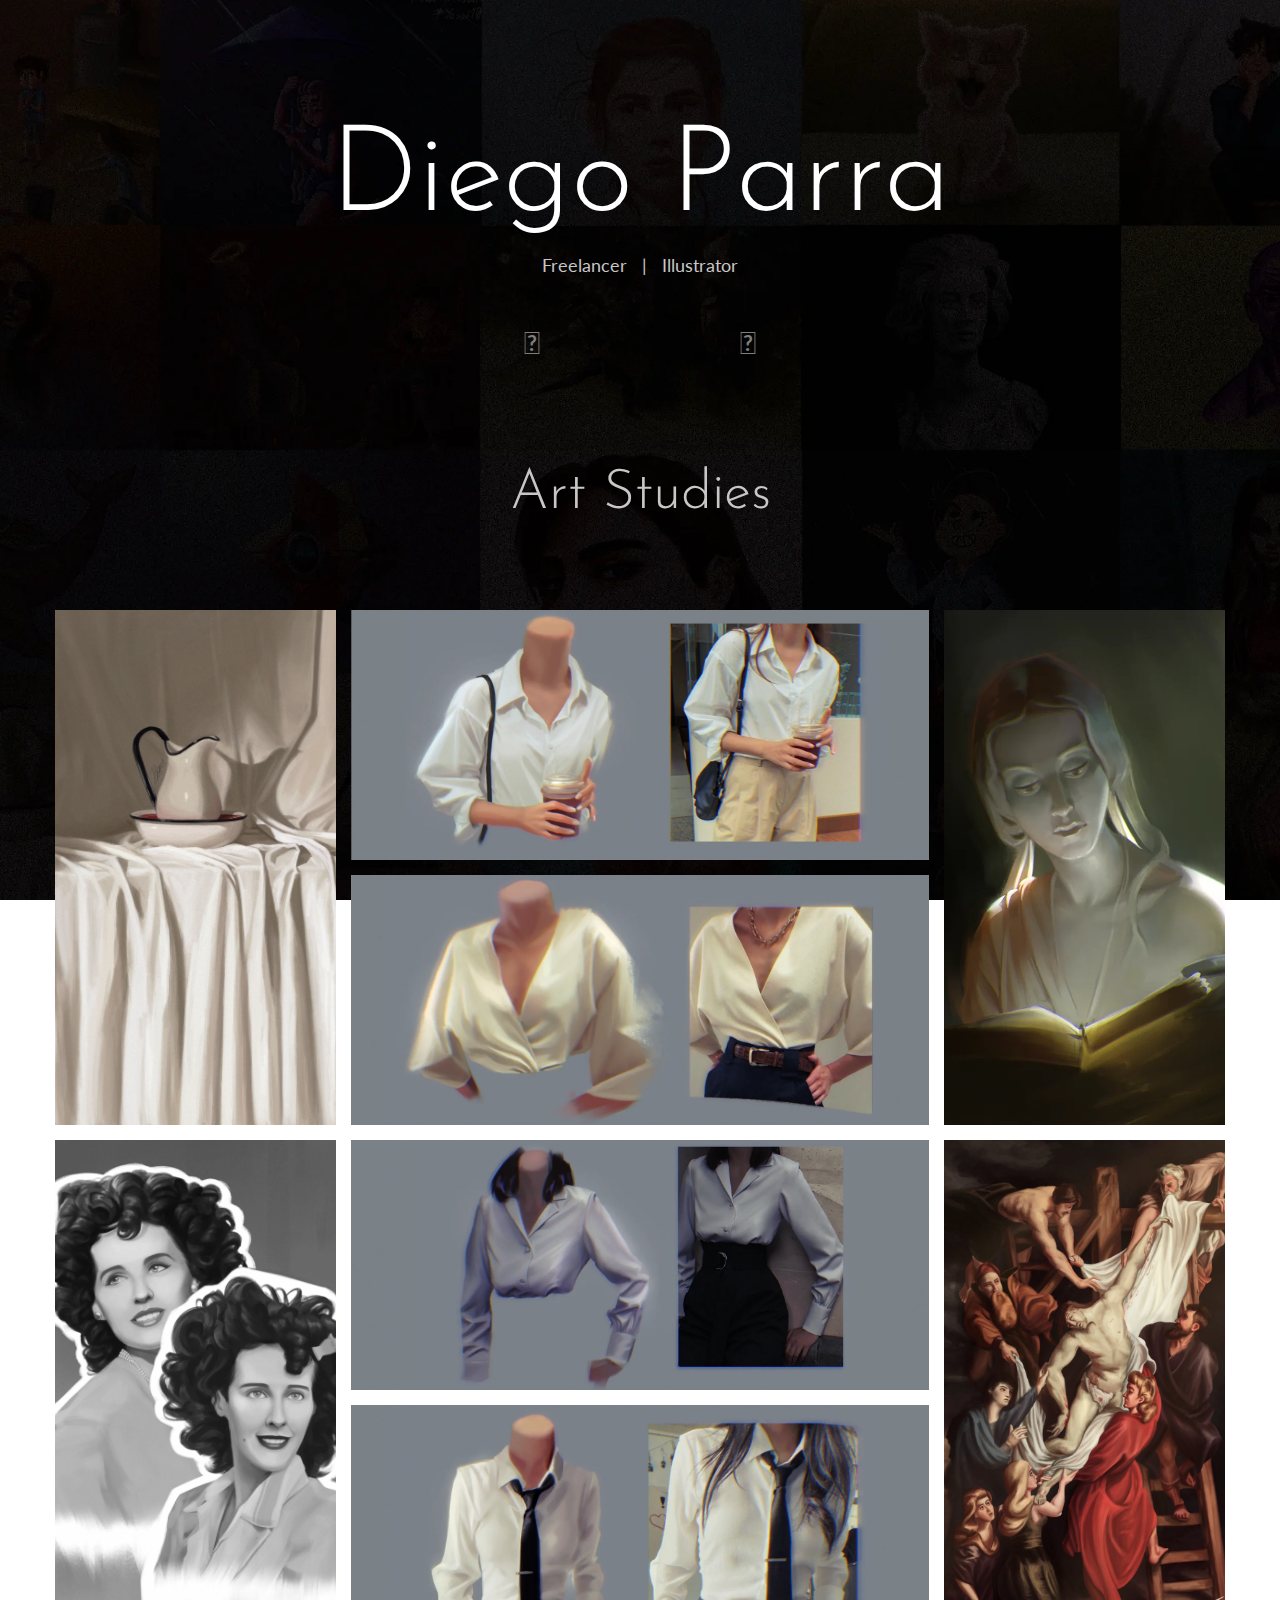
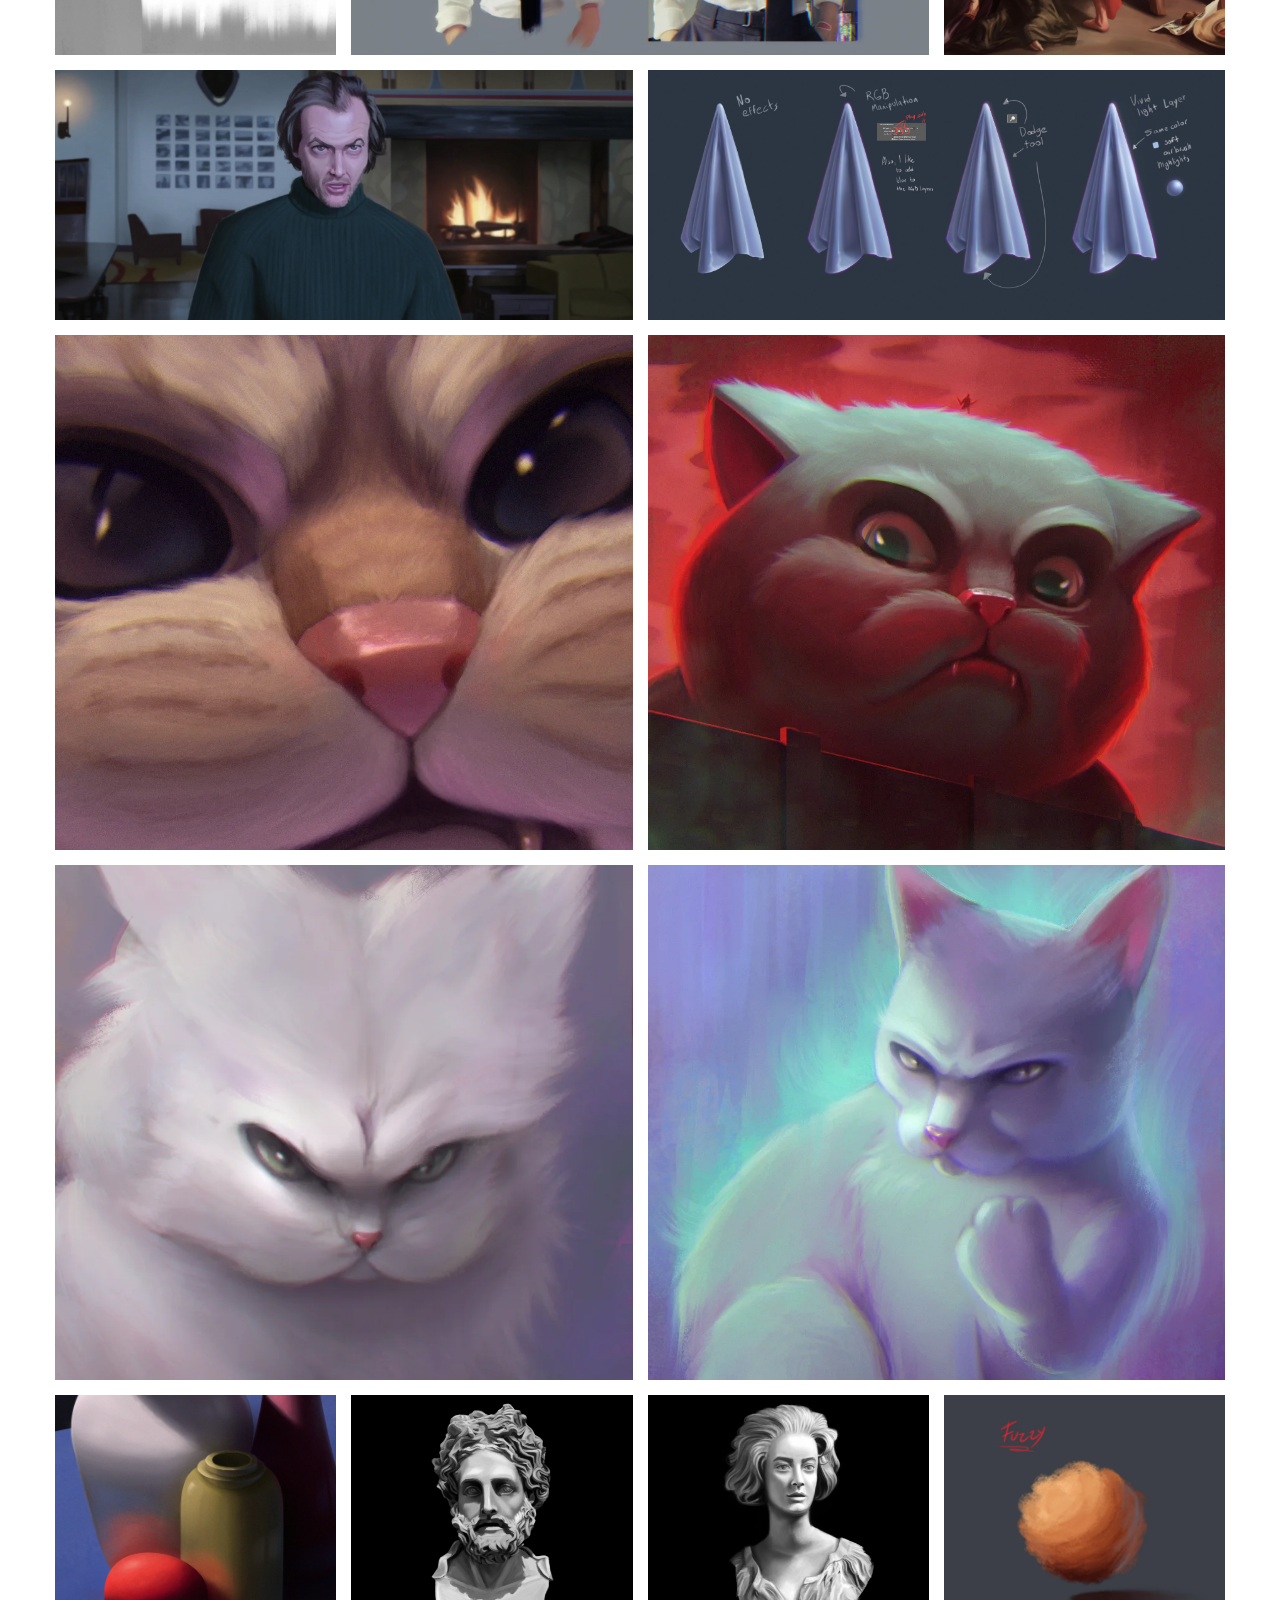
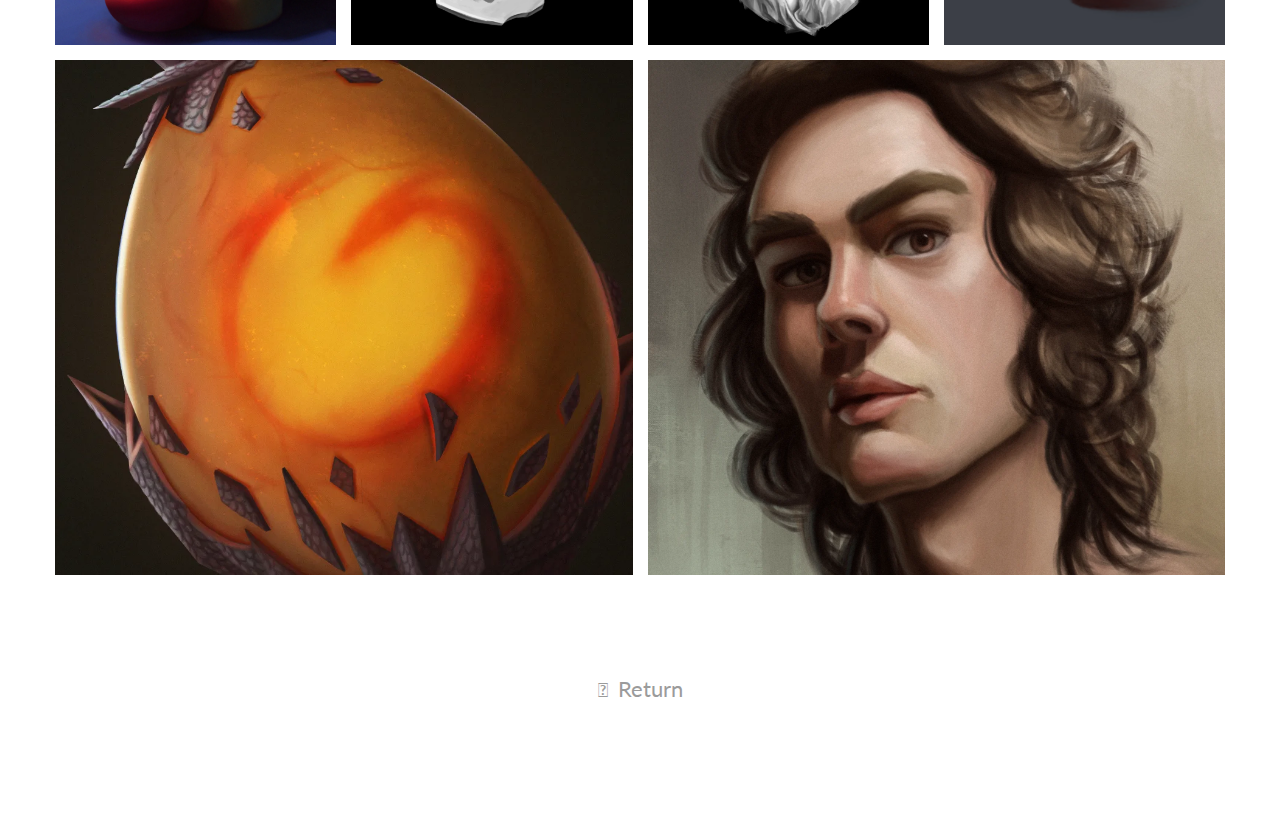
==== artstudies.html @ 2c8634eb "portafolio" ====
<!DOCTYPE html>
<html lang="en" dir="ltr">
  <head>
    <meta charset="utf-8">
    <title>Art Studies</title>
    <link rel="shortcut icon" href="images/icon.ico">
    <link rel="stylesheet" href="https://unpkg.comionicons@4.5.10-0/dist/css/ionicons.min.css">
    <link rel="stylesheet" href="https://unpkg.com/aos@next/dist/aos.css" />
    <link rel="stylesheet" href="https://cdnjs.cloudflare.com/ajax/libs/font-awesome/4.7.0/css/font-awesome.min.css">
    <link rel="stylesheet" href="https://use.fontawesome.com/releases/v5.7.2/css/all.css" integrity="sha384-fnmOCqbTlWIlj8LyTjo7mOUStjsKC4pOpQbqyi7RrhN7udi9RwhKkMHpvLbHG9Sr" crossorigin="anonymous">
    <link href='http://fonts.googleapis.com/css?family=Lato&subset=latin,latin-ext' rel='stylesheet' type='text/css'>
    <link href="https://fonts.googleapis.com/css2?family=Josefin+Sans:wght@300&display=swap" rel="stylesheet" type='text/css'>
    <link rel="stylesheet" href="css/style.css" />

  </head>
  <body>

  <div class="body-gallery-stud">
    <div class="contenedor_page-stud">

      <div class="text-titulo-header-stud">
        <a href="index.html#propdesign" class="back-text-stud">
          <h1>Diego Parra</h1>
        </a>
      <h5>Freelancer |  Illustrator</h5>
      <div class="redes_sociales_page-stud">
        <ul class="nav-list">
            <li>
              <a href="https://www.instagram.com/diegoparrart/" target="_blank" class="icon-link">
                <i class="fab fa-instagram"></i>
              </a>
            </li>
            <li>
              <a href="https://www.artstation.com/diegoparra_art" target="_blank" class="icon-link">
                <i class="fab fa-artstation"></i>
              </a>
            </li>
            <li>
             <a href="https://www.linkedin.com/in/diego-parra-linares/" target="_blank" class="icon-link">
                <i class="fab fa-linkedin"></i>
              </a>
            </li>
        </ul>
      </div>

    </div>

    <div class="text-titulo-page-stud">
      <h3>Art Studies</h3>
    </div>

      <div class="image-gallery-stud margin-gallery">
        <a href="images/stud/img_stud1.png" class="img-1-stud">
          <i class="fas fa-expand"></i>
        </a>
        <a href="images/stud/img_stud2.png" class="img-2-stud">
          <i class="fas fa-expand"></i>
        </a>
        <a href="images/stud/img_stud3.png" class="img-3-stud">
          <i class="fas fa-expand"></i>
        </a>
        <a href="images/stud/img_stud4.png" class="img-4-stud">
          <i class="fas fa-expand"></i>
        </a>
        <a href="images/stud/img_stud5.png" class="img-5-stud">
          <i class="fas fa-expand"></i>
        </a>
        <a href="images/stud/img_stud6.png" class="img-6-stud">
          <i class="fas fa-expand"></i>
        </a>
        <a href="images/stud/img_stud7.png" class="img-7-stud">
          <i class="fas fa-expand"></i>
        </a>
        <a href="images/stud/img_stud8.png" class="img-8-stud">
          <i class="fas fa-expand"></i>
        </a>
        <a href="images/stud/img_stud9.png" class="img-9-stud">
          <i class="fas fa-expand"></i>
        </a>
        <a href="images/stud/img_stud10.png" class="img-10-stud">
          <i class="fas fa-expand"></i>
        </a>
        <a href="images/stud/img_stud11.png" class="img-11-stud">
          <i class="fas fa-expand"></i>
        </a>
        <a href="images/stud/img_stud12.png" class="img-12-stud">
          <i class="fas fa-expand"></i>
        </a>
        <a href="images/stud/img_stud13.png" class="img-13-stud">
          <i class="fas fa-expand"></i>
        </a>
        <a href="images/stud/img_stud14.png" class="img-14-stud">
          <i class="fas fa-expand"></i>
        </a>
        <a href="images/stud/img_stud15.png" class="img-15-stud">
          <i class="fas fa-expand"></i>
        </a>
        <a href="images/stud/img_stud16.png" class="img-16-stud">
          <i class="fas fa-expand"></i>
        </a>
        <a href="images/stud/img_stud17.png" class="img-17-stud">
          <i class="fas fa-expand"></i>
        </a>
        <a href="images/stud/img_stud18.png" class="img-18-stud">
          <i class="fas fa-expand"></i>
        </a>
        <a href="images/stud/img_stud19.png" class="img-19-stud">
          <i class="fas fa-expand"></i>
        </a>
        <a href="images/stud/img_stud20.png" class="img-20-stud">
          <i class="fas fa-expand"></i>
        </a>
    </div>
        <div class="back-btn-stud">
            <a onclick="history.go(-1)">
              <i class="fas fa-chevron-left"></i> Return</a>
        </div>
  </div>
</div>






  <script src="https://ajax.googleapis.com/ajax/libs/jquery/3.3.1/jquery.min.js"></script>
  <script src="https://unpkg.com/aos@next/dist/aos.js"></script>
  <script src="js/main.js"></script>
  <script src="js/modal.js"></script>

  </body>
</html>
---- css/style.css ----
/*inicio global*/
*{
  margin: 0;
  padding: 0;
  box-sizing: border-box;
}

html{
  font-size: 10px;
  font-family: 'Lato', sans-serif;
  color: #c7c7c7;
}

body{
  width: 100%;
  height: 100%;
  background: url("../images/bg2.webp") no-repeat center fixed;
  background-size: cover;
}

a{
  text-decoration: none;
  color: #070707;
}

p{
  font-size: 1.8rem;
  font-weight: 300;
}

img{
  width: 100%;

}

/*termina global*/
/*inicio contenido reusable*/

.contenedor{
  width: 90%;
  max-width: 120rem;
  height: 100%;
  margin: 0 auto;
  position: relative;
  margin-bottom: 14rem;
  margin-top: 14rem;
}

.section_titulo{
  text-align: center;
  margin-bottom: 12rem;
}

.section_titulo h1{
  color: #f1f1f1;
  font-size: 5.8rem;
  text-transform: uppercase;
  font-weight: bold;
  position: relative;
  margin-bottom: 1.8rem;
  user-select: none;
}

.section_titulo h1:before, .section_titulo h1:after{
  content: '';
  position: absolute;
  bottom: -.8rem;
  left: 50%;
  transform: translateX(-50%);
  background-color: rgba(255, 255, 255, 0.75);
}

.section_titulo h1:before{
  width: 30rem;
  height: 2px;
  border-radius: .7rem;
}

.section_titulo h1:after{
  width: 19rem;
  height: 2px;
  border-radius: .7rem;
}

.section_titulo h5{
  font-size: 3.0rem;
  text-transform: inherit;
  font-family: 'Josefin Sans', sans-serif;
  font-weight: 300;
  position: relative;
  margin-bottom: 1.5rem;
  user-select: none;
}

.margin-right{
  margin-right: 5rem;
}

.margin_form{
  margin-left: 5rem;
  margin-right: 5rem;
}

/*termina contenido reusable*/
/*inicio header*/

header{
  width: 100%;
  height: 100vh;
}

.top-nav{
  width:100%;
  height: 100vh;
  position: fixed;
  top: -100vh;
  z-index: 50;
  background-color: #070707;
  border-bottom-right-radius: 100%;
  border-bottom-left-radius: 100%;
  transition: all 650ms cubic-bezier(1,0,0,1);
}

.nav-list{
  list-style: none;
  width: 100%;
  height:100%;
  display: flex;
  justify-content: center;
  align-items: center;
}

li{
  margin: 0 2rem;
}

.link_nav{
    color: white;
    font-family: 'Josefin Sans', sans-serif;
    font-weight: 300;
    font-size: 5rem;
    padding: 2rem;
    transition: 605ms ease-out;
    transition: all .2s ease-in-out;
}

.link_nav:hover, .nav_link:focus, a{
    color: #9b9b9b;
}

.top-nav.open{
    top: 0;
    border-radius: initial;
}

.ham{
    background: url("../images/ham.png") no-repeat center ;
    position: absolute;
    top: 5rem;
    right: 5rem;
    width: 5rem;
    height: 4rem;
    display: flex;
    cursor: pointer;
    z-index: 1500;
    transition: 605ms ease-out;
    transition: all .2s ease-in-out;
}

.ham:hover{
  transform: scale(1.1);
  opacity: .7;
}

.ham.open{
    transform: rotate(-90deg);
}

.landing{
  position: absolute;
  top: 50%;
  left: 50%;
  transform: translate(-50%, -50%);
  width: 100%;
  text-align: center;
  z-index: 1;
}

.landing h1{
  font-family: 'Josefin Sans', sans-serif;
  font-size: 16rem;
  font-weight: 300;
  color: white;
  padding: 1rem;
  user-select: none;
}

.landing h5{
  font-size: 2rem;
  font-family: 'Lato', sans-serif;
  font-weight: normal;
  line-height: 3rem;
  word-spacing: 10px;
  user-select: none;
}

/*termina header*/
/*inicio Quien Soy*/

.about{
  display: flex;
  background: #040303;
  width: 100%;
  margin-top: 1rem;
  padding-top: 1rem;
  padding-bottom: 1rem;
}

.about .contenedor{
  display: flex;
  align-items: center;
  justify-content: center;
  flex-direction: column;
}

.about_titulo{
    text-align: center;
    text-transform: inherit;
    margin-bottom: 5rem;
    user-select: none;
}

.about_titulo h1{
  font-size: 8rem;
  font-weight: lighter;
  color: white;
  user-select: none;
}

.about_titulo h5{
  font-size: 3rem;
  font-family: 'Josefin Sans', sans-serif;
  font-weight: 300;
  color: white;
  opacity: .8;
  user-select: none;
}

.about_detalles p{
  text-align: center;
  font-size: 2rem;
  line-height: 2.5rem;
  color: #c7c7c7;
  user-select: none;
}

.about .pemail{
  margin: 3rem;
  font-weight: 700;
  user-select: text;
  color: #ffffff;
  word-spacing: 0.4rem;
}

.img_perf{
  flex: 1;
  margin-bottom: 1.2rem;
  width: 300px;
}

.about_detalles{
  flex: 1;
}

.redes_sociales{
  margin-top: 4.4rem;
}

.redes_sociales i{
  font-size: 3rem;
  color: #7e7e7e;
  padding: 3rem;
  transition: color 650ms;
  transition: all .2s ease-in-out;
}

.fa-instagram:hover{
  color: #ffff;
  transform: scale(1.1);
}

.fa-artstation:hover{
  color: #ffff;
  transform: scale(1.1);
}

.fa-linkedin:hover{
  color: #ffff;
  transform: scale(1.1);
}


/*termina Quien Soy*/

/*inicio Proyectos*/

.portafolio-item{
  display: flex;
  align-items: center;
  justify-content: center;
  margin-bottom: 5rem;
  margin-top: 5rem;
}

.portafolio-item:last-child{
  margin-bottom: 0;
}

.portafolio-img{
  flex:1;
}

.portafolio_descrip{
  flex:1;
}

.portafolio_descrip h1{
  color: #d6d6d6;
  font-size: 3rem;
  font-weight: bold;
  margin: 1rem 0;
  user-select: none;
}

.portafolio_descrip h6{
  font-family: 'Josefin Sans', sans-serif;
  font-weight: 300;
  font-size: 1.8rem;
  text-transform: inherit;
  opacity: 0.7;
  user-select: none;
}

.portafolio_descrip .cta{
  display: inline-block;
  margin-top: 2.5rem;
  font-size: 1.5rem;
  text-transform: inherit;
  transition: color 605ms;

  box-shadow: 0 0 0 0 rgba(0, 0, 0, 1);
  border-radius: .3rem;
	transform: scale(1);
	animation: pulse 2s infinite;
  transition: all .2s ease-in-out
}

.portafolio_descrip .cta:hover{
  color: white;
}

.portafolio-img #zoom-in img{
  transform: scale(1);
  transition: 0.3s ease-in-out;
}

.portafolio-img #zoom-in:hover img{
  transform: scale(1.08);
}

/*termina Proyectos*/
/*inicio Contacto*/

.contacto{
  background-color: #040303 ;
  padding-bottom: 3rem;
  height: 100%;
}

.contacto .contenedor{
  padding-top: 10rem;
  margin-bottom: 1rem;
}

.contacto p{
  text-align: center;
  font-size: 2.2rem;
  word-spacing: .2rem;
  margin-top: 2rem;
  color: #c7c7c7;
  user-select: none;
}

/*----------------------------------------------------------------------------*/

.boton{
  display: flex;
  align-items:baseline;
  align-content: center;
  justify-content: center;
  margin-top: 8rem;
}

.button{
  display: flex;
  background-color: #4b4b4b;
  border: none;
  color: white;
  padding: 1.6rem 2.4rem 1.6rem 2.4rem;
  text-align: center;
  text-decoration: none;
  font-size: 2.1rem;
  margin: 2rem 2rem;
  cursor: pointer;
  border-radius: 2px;
  transition: 380ms ease-out;
  animation: pulse 2s infinite;
  transition: all .2s ease-in-out;
}

.button:hover{
  background-color: white;
  color: black;
  animation: none;
}

.ModalBtn{
	display: flex;
	padding-right: 1rem;
	padding-bottom: 1rem;
	align-items:baseline;
	align-content:flex-end;
	justify-content: flex-end;
}

.modal{
 display: none;
 position: fixed;
 z-index:2000;
 left: 0;
 top: 0;
 height: 100%;
 width: 100%;
 overflow: auto;
 background-color: rgb(0, 0, 0, 0.6);
}

.modal-contenido{
  display: flex;
  background-color: #0e0e0e;
  color: #1c1c1c;
  margin: 0 auto;
  margin-top: 7rem;
  width: 50%;
	font-size: 2rem;
  justify-content: center;
  align-items: center;
  padding-top: 3rem;
  padding-bottom: 2rem;
}

.modal-contenido h1{
  font-size: 5rem;
  font-weight: normal;
  text-align: center;
  color: #f2f2f2;
}

.modal-contenido h3{
  font-size: 2.5rem;
  font-family: 'Josefin Sans', sans-serif;
  font-weight: 300;
  text-align: center;
  color: #dedede;
  margin-top: 1.6rem;
}

.modal-contenido label{
  text-align: center;
}


.cerrarBtn{
	color: #b5b4b4;
	float: right;
	font-size: 4rem;
  transition: 605ms ease-out;
}

.cerrarBtn:hover, .cerrarBtn:focus{
	color: #ffff;
	text-decoration: none;
	cursor:pointer;
}

form{
  width: 85%;
  margin: 0 auto;
  padding-bottom: 3rem;
  padding-top: 2rem;
}

form label{
  font-size: 1.5rem;
  color: #dedede;
}

input, select, textarea{
  display: flex;
  width: 100%;
  padding: .5rem;
  font-size: 1.2rem;
  font-family: 'Lato', sans-serif;
  margin-bottom: .2rem;
  border: none;
  outline-color:#efd633;
  outline-width: medium;
  word-spacing: .2rem;
}

input[type="submit"]{
  width: initial;
  background-color: #4b4b4b;
  color: #ffffff;
  font-family: 'Lato', sans-serif;
  font-size: 1.8rem;
  padding: 1rem 2rem;
  cursor: pointer;
  border-radius: .2rem;
  transition: all 650ms;
}

input[type="submit"]:hover{
  color: #000000;
  background-color: #ffffff;
}
/*termina Contacto*/

/*inicio Footer*/

.copy{
  width: 100%;
  text-align: center;
  background-color: #000000;
  padding: 2rem 0;
  position: relative;
}

.btn_up{
  position: absolute;
  width: 3.5rem;
  height: 3.5rem;
  background-color: #777777;
  top: -2.7rem;
  right: 5rem;
  border-radius: 25%;
  display: flex;
  cursor: pointer;

  box-shadow: 0 0 0 0 rgba(0, 0, 0, 1);
	transform: scale(1);
	animation: pulse 2s infinite;
  transition: all .2s ease-in-out;
}

.btn_up:hover{
  animation: none;
  background-color: #ffffff;

}

.btn_up i{
  color: #ffffff;
  font-size: 2rem;
  margin:  auto;
  margin-top: .6rem;
}

.btn_up i:hover{
  color: #000000;
}

.copy p{
  font-size: 1.4rem;
  opacity: .5;
}

/*termina Footer*/
/*Comienza Animacionesr*/

@-webkit-keyframes pulse {
  0% {
    -webkit-box-shadow: 0 0 0 0 rgba(224,224,224, 0.4);
  }
  70% {
      -webkit-box-shadow: 0 0 0 10px rgba(224,224,224, 0);
  }
  100% {
      -webkit-box-shadow: 0 0 0 0 rgba(224,224,224, 0);
  }
}
@keyframes pulse {
  0% {
    -moz-box-shadow: 0 0 0 0 rgba(224,224,224, 0.4);
    box-shadow: 0 0 0 0 rgba(229,224,224, 0.4);
  }
  70% {
      -moz-box-shadow: 0 0 0 10px rgba(224,224,224, 0);
      box-shadow: 0 0 0 10px rgba(224,224,224, 0);
  }
  100% {
      -moz-box-shadow: 0 0 0 0 rgba(224,224,224, 0);
      box-shadow: 0 0 0 0 rgba(224,224,224, 0);
  }
}

.fadeInDown{
  animation-duration: .7s;
  animation-fill-mode: both;
  animation-name: fadeInDown;
  -webkit-animation-duration: .7s;
  -webkit-animation-fill-mode: both;
  -webkit-animation-name: fadeInDown;
}

@keyframes fadeInDown{
  from{
    opacity: 0;
    transform: translate3d(0, -100%, 0);
    -webkit-transform: translate3d(0, -100%, 0);
  }
  to{
    opacity: 1;
    transform: translate3d(0, 0% ,0);
    -webkit-transform: translate3d(0, 0%, 0);
  }
}

.fadeIn{
  animation-duration: 3s;
  animation-fill-mode: both;
  animation-name: fadeIn;
  -webkit-animation-duration: 3s;
  -webkit-animation-fill-mode: both;
  -webkit-animation-name: fadeIn;
}

@keyframes fadeIn{
  from{
    opacity: 0;
  }
  to{
    opacity: 1;
  }
}

/*termina Animaciones*/

/*----------------inicio Galerìas de Pàginas--------------------*/

/*inicio Character Design*/

.back-text a{
  cursor: pointer;
}

.back-text h1:hover{
  color: rgb(219, 219, 219);
}

.body-gallery {
  width:100%;
  height: 100vh;
  display: flex;
}

.contenedor_page{
  width: 100%;
  max-width:120rem;
  margin: auto;
  padding: 0 1.5rem;
  margin-top: 5rem;
  padding-bottom: 2rem;
}

.text-titulo-header{
  text-align: center;
  justify-content: center;
  align-items: center;
  margin: 6rem;
}

.text-titulo-page{
  text-align: center;
  justify-content: center;
  align-items: center;
  margin: 10rem;
  margin-top: 12rem;
}

.text-titulo-header h1{
  font-family: 'Josefin Sans', sans-serif;
  font-size: 12rem;
  font-weight: 300;
  color: white;
  padding: 1rem;
  user-select: none;
}

.text-titulo-header h5{
  font-size: 1.8rem;
  font-family: 'Lato', sans-serif;
  font-weight: normal;
  line-height: 3rem;
  word-spacing: 10px;
  user-select: none;
}

.redes_sociales_page{
  margin-top: 4.4rem;
}

.redes_sociales_page i{
  font-size: 3rem;
  color: #7e7e7e;
  padding: 3rem;
  transition: color 650ms;
  transition: all .2s ease-in-out;
}

.text-titulo-page h3{
  font-size: 5.5rem;
  font-family: 'Josefin Sans', sans-serif;
  font-weight: 300;
  line-height: 3rem;
  user-select: none;
}

.image-gallery{
  display: grid;
  grid-template-columns: 1fr 1fr 1fr 1fr;
  grid-template-rows: auto;
  grid-gap: 1.5rem;
  grid-template-areas:
      'img-1 img-2 img-3 img-3'
      'img-1 img-4 img-4 img-5'
      'img-6 img-7 img-9 img-5'
      'img-6 img-7 img-10 img-10'
      'img-8 img-8 img-11 img-12'
      'img-13 img-14 img-15 img-15'
      'img-13 img-16 img-16 img-17'
      'img-18 img-19 img-20 img-17'
      'img-18 img-19 img-21 img-21'
      'img-22 img-22 img-23 img-24';
}

.image-gallery a{
  width: 100%;
  height: 25rem;
  background-position: center;
  background-repeat: no-repeat;
  background-size: cover;
  position: relative;
  display: flex;
  align-items: center;
  justify-content: center;
  text-decoration: none;
}

.image-gallery a i{
  color: rgba(255, 255, 255, 0.6);
  font-size: 2.5rem;
  position: relative;
  z-index: 100;
  padding: 1rem 3rem;
  border: 2px solid rgba(255, 255, 255, 0.6);
  border-radius: .3rem;
  opacity: 0;
  transition: opacity .5s;
}

.image-gallery a::before{
  content: '';
  position: absolute;
  width: 100%;
  height: 100%;
  top: 0;
  left: 0;
  background-color: rgba(0 ,0 ,0 , .7);
  opacity: 0;
  transition: opacity .5s;
}

.image-gallery a:hover i, .image-gallery a:hover::before{
  opacity: 1;
}

.img-1{
  grid-area: img-1;
  min-height: 51.5rem;
  background-image: url("../images/char/img_char1.webp");
}

.img-2{
  grid-area: img-2;
  background-image: url("../images/char/img_char2.webp");
}

.img-3{
  grid-area: img-3;
  background-image: url("../images/char/img_char3.webp");
}

.img-4{
  grid-area: img-4;
  background-image: url("../images/char/img_char4.webp");
}

.img-5{
  grid-area: img-5;
  min-height: 51.5rem;
  background-image: url("../images/char/img_char5.webp");
}

.img-6{
  grid-area: img-6;
  min-height: 51.5rem;
  background-image: url("../images/char/img_char6.webp");
}

.img-7{
  grid-area: img-7;
  min-height: 51.5rem;
  background-image: url("../images/char/img_char7.webp");
}

.img-8{
  grid-area: img-8;
  background-image: url("../images/char/img_char8.webp");
}

.img-9{
  grid-area: img-9;
  background-image: url("../images/char/img_char9.webp");
}

.img-10{
  grid-area: img-10;
  background-image: url("../images/char/img_char10.webp");
}

.img-11{
  grid-area: img-11;
  background-image: url("../images/char/img_char11.webp");
}

.img-12{
  grid-area: img-12;
  background-image: url("../images/char/img_char12.webp");
}

.img-13{
  grid-area: img-13;
  min-height: 51.5rem;
  background-image: url("../images/char/img_char13.webp");
}

.img-14{
  grid-area: img-14;
  background-image: url("../images/char/img_char14.webp");
}

.img-15{
  grid-area: img-15;
  background-image: url("../images/char/img_char15.webp");
}

.img-16{
  grid-area: img-16;
  background-image: url("../images/char/img_char16.webp");
}

.img-17{
  grid-area: img-17;
  min-height: 51.5rem;
  background-image: url("../images/char/img_char17.webp");
}

.img-18{
  grid-area: img-18;
  min-height: 51.5rem;
  background-image: url("../images/char/img_char18.webp");
}

.img-19{
  grid-area: img-19;
  min-height: 51.5rem;
  background-image: url("../images/char/img_char19.webp");
}

.img-20{
  grid-area: img-20;
  background-image: url("../images/char/img_char20.webp");
}

.img-21{
  grid-area: img-21;
  background-image: url("../images/char/img_char21.webp");
}

.img-22{
  grid-area: img-22;
  background-image: url("../images/char/img_char22.webp");
}

.img-23{
  grid-area: img-23;
  background-image: url("../images/char/img_char23.webp");
}

.img-24{
  grid-area: img-24;
  background-image: url("../images/char/img_char24.webp");
}

.back-btn{
  text-align: center;
  justify-content: center;
  align-items: center;
  margin: 10rem;
}

.back-btn a{
  font-size: 2.2rem;
  cursor: pointer;
}

.back-btn i{
  font-size: 1.9rem;
  margin-right: .4rem;
}

.back-btn a i{
  transition: color 650ms;
  transition: all .2s ease-in-out;
}

.back-btn a:hover{
  color: #ffff;
}

.back-btn i:hover{
  color: #ffff;
}

/*Termina Character Design /*
/*Inicia Commissions*/

.back-text-com a{
  cursor: pointer;
}

.back-text-com h1:hover{
  color: rgb(219, 219, 219);
}

.body-gallery-commissions {
  width:100%;
  height: 100vh;
  display: flex;
}

.contenedor_page-commissions{
  width: 100%;
  max-width:120rem;
  margin: auto;
  padding: 0 1.5rem;
  margin-top: 5rem;
  padding-bottom: 2rem;
}

.text-titulo-header-commissions{
  text-align: center;
  justify-content: center;
  align-items: center;
  margin: 6rem;
}

.text-titulo-page-commissions{
  text-align: center;
  justify-content: center;
  align-items: center;
  margin: 10rem;
  margin-top: 12rem;
}

.text-titulo-header-commissions h1{
  font-family: 'Josefin Sans', sans-serif;
  font-size: 12rem;
  font-weight: 300;
  color: white;
  padding: 1rem;
  user-select: none;
}

.text-titulo-header-commissions h5{
  font-size: 1.8rem;
  font-family: 'Lato', sans-serif;
  font-weight: normal;
  line-height: 3rem;
  word-spacing: 10px;
  user-select: none;
}

.redes_sociales_page-commissions{
  margin-top: 4.4rem;
}

.redes_sociales_page-commissions i{
  font-size: 3rem;
  color: #7e7e7e;
  padding: 3rem;
  transition: color 650ms;
  transition: all .2s ease-in-out;
}

.text-titulo-page-commissions h3{
  font-size: 5.5rem;
  font-family: 'Josefin Sans', sans-serif;
  font-weight: 300;
  line-height: 3rem;
  user-select: none;
}

.image-gallery-commissions{
  display: grid;
  grid-template-columns: 1fr 1fr 1fr 1fr;
  grid-template-rows: auto;
  grid-gap: 1.5rem;
  grid-template-areas:
      'img-1-commissions img-2-commissions img-3-commissions img-3-commissions'
      'img-1-commissions img-4-commissions img-4-commissions img-5-commissions'
      'img-6-commissions img-7-commissions img-10-commissions img-5-commissions'
      'img-6-commissions img-7-commissions img-9-commissions img-9-commissions'
      'img-11-commissions img-12-commissions img-8-commissions img-8-commissions';
}

.image-gallery-commissions a{
  width: 100%;
  height: 25rem;
  background-position: center;
  background-repeat: no-repeat;
  background-size: cover;
  position: relative;
  display: flex;
  align-items: center;
  justify-content: center;
  text-decoration: none;
}

.image-gallery-commissions a i{
  color: rgba(255, 255, 255, 0.6);
  font-size: 2.5rem;
  position: relative;
  z-index: 100;
  padding: 1rem 3rem;
  border: 2px solid rgba(255, 255, 255, 0.6);
  border-radius: .3rem;
  opacity: 0;
  transition: opacity .5s;
}

.image-gallery-commissions a::before{
  content: '';
  position: absolute;
  width: 100%;
  height: 100%;
  top: 0;
  left: 0;
  background-color: rgba(0 ,0 ,0 , .7);
  opacity: 0;
  transition: opacity .5s;
}

.image-gallery-commissions a:hover i, .image-gallery-commissions a:hover::before{
  opacity: 1;
}

.img-1-commissions{
  grid-area: img-1-commissions;
  min-height: 51.5rem;
  background-image: url("../images/com/img_com1.webp");
}

.img-2-commissions{
  grid-area: img-2-commissions;
  background-image: url("../images/com/img_com2.webp");
}

.img-3-commissions{
  grid-area: img-3-commissions;
  background-image: url("../images/com/img_com3.webp");
}

.img-4-commissions{
  grid-area: img-4-commissions;
  background-image: url("../images/com/img_com4.webp");
}

.img-5-commissions{
  grid-area: img-5-commissions;
  min-height: 51.5rem;
  background-image: url("../images/com/img_com5.webp");
}

.img-6-commissions{
  grid-area: img-6-commissions;
  min-height: 51.5rem;
  background-image: url("../images/com/img_com6.webp");
}

.img-7-commissions{
  grid-area: img-7-commissions;
  min-height: 51.5rem;
  background-image: url("../images/com/img_com7.webp");
}

.img-8-commissions{
  grid-area: img-8-commissions;
  background-image: url("../images/com/img_com8.webp");
}

.img-9-commissions{
  grid-area: img-9-commissions;
  background-image: url("../images/com/img_com9.webp");
}

.img-10-commissions{
  grid-area: img-10-commissions;
  background-image: url("../images/com/img_com10.webp");
}

.img-11-commissions{
  grid-area: img-11-commissions;
  background-image: url("../images/com/img_com11.webp");
}

.img-12-commissions{
  grid-area: img-12-commissions;
  background-image: url("../images/com/img_com12.webp");
}

.back-btn-commissions{
  text-align: center;
  justify-content: center;
  align-items: center;
  margin: 10rem;
}

.back-btn-commissions a{
  font-size: 2.2rem;
  cursor: pointer;
}

.back-btn-commissions i{
  font-size: 1.9rem;
  margin-right: .4rem;
}

.back-btn-commissions a i{
  transition: color 650ms;
  transition: all .2s ease-in-out;
}

.back-btn-commissions a:hover{
  color: #ffff;
}

.back-btn-commissions i:hover{
  color: #ffff;
}

/*Termina Commissions*/
/*Inicio pagina Splash Art*/

.back-text-splash a{
  cursor: pointer;
}

.back-text-splash h1:hover{
  color: rgb(219, 219, 219);
}

.body-gallery-splash {
  width:100%;
  height: 100vh;
  display: flex;
}

.contenedor_page-splash{
  width: 100%;
  max-width:120rem;
  margin: auto;
  padding: 0 1.5rem;
  margin-top: 5rem;
  padding-bottom: 2rem;
}

.text-titulo-header-splash{
  text-align: center;
  justify-content: center;
  align-items: center;
  margin: 6rem;
}

.text-titulo-page-splash{
  text-align: center;
  justify-content: center;
  align-items: center;
  margin: 10rem;
  margin-top: 12rem;
}

.text-titulo-header-splash h1{
  font-family: 'Josefin Sans', sans-serif;
  font-size: 12rem;
  font-weight: 300;
  color: white;
  padding: 1rem;
  user-select: none;
}

.text-titulo-header-splash h5{
  font-size: 1.8rem;
  font-family: 'Lato', sans-serif;
  font-weight: normal;
  line-height: 3rem;
  word-spacing: 10px;
  user-select: none;
}

.redes_sociales_page-splash{
  margin-top: 4.4rem;
}

.redes_sociales_page-splash i{
  font-size: 3rem;
  color: #7e7e7e;
  padding: 3rem;
  transition: color 650ms;
  transition: all .2s ease-in-out;
}

.text-titulo-page-splash h3{
  font-size: 5.5rem;
  font-family: 'Josefin Sans', sans-serif;
  font-weight: 300;
  line-height: 3rem;
  user-select: none;
}

.image-gallery-splash{
  display: grid;
  grid-template-columns: 1fr 1fr 1fr 1fr;
  grid-template-rows: auto;
  grid-gap: 1.5rem;
  grid-template-areas:
      'img-1-splash img-2-splash img-2-splash img-5-splash'
      'img-1-splash img-4-splash img-3-splash img-5-splash'
      'img-6-splash img-10-splash img-10-splash img-7-splash'
      'img-6-splash img-9-splash img-8-splash img-7-splash'
      'img-11-splash img-12-splash img-12-splash img-13-splash'
      'img-11-splash img-14-splash img-15-splash img-13-splash'
      'img-16-splash img-17-splash img-18-splash img-20-splash'
      'img-16-splash img-19-splash img-19-splash img-20-splash'
      'img-21-splash img-22-splash img-23-splash img-25-splash'
      'img-21-splash img-24-splash img-24-splash img-25-splash';
}

.image-gallery-splash a{
  width: 100%;
  height: 25rem;
  background-position: center;
  background-repeat: no-repeat;
  background-size: cover;
  position: relative;
  display: flex;
  align-items: center;
  justify-content: center;
  text-decoration: none;
}

.image-gallery-splash a i{
  color: rgba(255, 255, 255, 0.6);
  font-size: 2.5rem;
  position: relative;
  z-index: 100;
  padding: 1rem 3rem;
  border: 2px solid rgba(255, 255, 255, 0.6);
  border-radius: .3rem;
  opacity: 0;
  transition: opacity .5s;
}

.image-gallery-splash a::before{
  content: '';
  position: absolute;
  width: 100%;
  height: 100%;
  top: 0;
  left: 0;
  background-color: rgba(0 ,0 ,0 , .7);
  opacity: 0;
  transition: opacity .5s;
}

.image-gallery-splash a:hover i, .image-gallery-splash a:hover::before{
  opacity: 1;
}

.img-1-splash{
  grid-area: img-1-splash;
  min-height: 51.5rem;
  background-image: url("../images/splash/img_spl1.webp");
}

.img-2-splash{
  grid-area: img-2-splash;
  background-image: url("../images/splash/img_spl2.webp");
}

.img-3-splash{
  grid-area: img-3-splash;
  background-image: url("../images/splash/img_spl3.webp");
}

.img-4-splash{
  grid-area: img-4-splash;
  background-image: url("../images/splash/img_spl4.webp");
}

.img-5-splash{
  grid-area: img-5-splash;
  min-height: 51.5rem;
  background-image: url("../images/splash/img_spl5.webp");
}

.img-6-splash{
  grid-area: img-6-splash;
  min-height: 51.5rem;
  background-image: url("../images/splash/img_spl6.webp");
}

.img-7-splash{
  grid-area: img-7-splash;
  min-height: 51.5rem;
  background-image: url("../images/splash/img_spl7.webp");
}

.img-8-splash{
  grid-area: img-8-splash;
  background-image: url("../images/splash/img_spl8.webp");
}

.img-9-splash{
  grid-area: img-9-splash;
  background-image: url("../images/splash/img_spl9.webp");
}

.img-10-splash{
  grid-area: img-10-splash;
  background-image: url("../images/splash/img_spl10.webp");
}

.img-11-splash{
  grid-area: img-11-splash;
  min-height: 51.5rem;
  background-image: url("../images/splash/img_spl11.webp");
}

.img-12-splash{
  grid-area: img-12-splash;
  background-image: url("../images/splash/img_spl12.webp");
}

.img-13-splash{
  grid-area: img-13-splash;
  min-height: 51.5rem;
  background-image: url("../images/splash/img_spl13.webp");
}

.img-14-splash{
  grid-area: img-14-splash;
  background-image: url("../images/splash/img_spl14.webp");
}

.img-15-splash{
  grid-area: img-15-splash;
  background-image: url("../images/splash/img_spl15.webp");
}

.img-16-splash{
  grid-area: img-16-splash;
  min-height: 51.5rem;
  background-image: url("../images/splash/img_spl16.webp");
}

.img-17-splash{
  grid-area: img-17-splash;
  background-image: url("../images/splash/img_spl17.webp");
}

.img-18-splash{
  grid-area: img-18-splash;
  background-image: url("../images/splash/img_spl18.webp");
}

.img-19-splash{
  grid-area: img-19-splash;
  background-image: url("../images/splash/img_spl19.webp");
}

.img-20-splash{
  grid-area: img-20-splash;
  min-height: 51.5rem;
  background-image: url("../images/splash/img_spl20.webp");
}

.img-21-splash{
  grid-area: img-21-splash;
  min-height: 51.5rem;
  background-image: url("../images/splash/img_spl21.webp");
}

.img-22-splash{
  grid-area: img-22-splash;
  background-image: url("../images/splash/img_spl22.webp");
}

.img-23-splash{
  grid-area: img-23-splash;
  background-image: url("../images/splash/img_spl23.webp");
}

.img-24-splash{
  grid-area: img-24-splash;
  background-image: url("../images/splash/img_spl24.webp");
}

.img-25-splash{
  grid-area: img-25-splash;
  min-height: 51.5rem;
  background-image: url("../images/splash/img_spl25.webp");
}

.back-btn-splash{
  text-align: center;
  justify-content: center;
  align-items: center;
  margin: 10rem;
}

.back-btn-splash a{
  font-size: 2.2rem;
  cursor: pointer;
}

.back-btn-splash i{
  font-size: 1.9rem;
  margin-right: .4rem;
}

.back-btn-splash a i{
  transition: color 650ms;
  transition: all .2s ease-in-out;
}

.back-btn-splash a:hover{
  color: #ffff;
}

.back-btn-splash i:hover{
  color: #ffff;
}

/*Termina Splash Art*/
/*Inicio pagina Visual Development*/

.back-text-visdev a{
  cursor: pointer;
}

.back-text-visdev h1:hover{
  color: rgb(219, 219, 219);
}

.body-gallery-visdev{
  width:100%;
  height: 100vh;
  display: flex;
}

.contenedor_page-visdev{
  width: 100%;
  max-width:120rem;
  margin: auto;
  padding: 0 1.5rem;
  margin-top: 5rem;
  padding-bottom: 2rem;
}

.text-titulo-header-visdev{
  text-align: center;
  justify-content: center;
  align-items: center;
  margin: 6rem;
}

.text-titulo-page-visdev{
  text-align: center;
  justify-content: center;
  align-items: center;
  margin: 10rem;
  margin-top: 12rem;
}

.text-titulo-header-visdev h1{
  font-family: 'Josefin Sans', sans-serif;
  font-size: 12rem;
  font-weight: 300;
  color: white;
  padding: 1rem;
  user-select: none;
}

.text-titulo-header-visdev h5{
  font-size: 1.8rem;
  font-family: 'Lato', sans-serif;
  font-weight: normal;
  line-height: 3rem;
  word-spacing: 10px;
  user-select: none;
}

.redes_sociales_page-visdev{
  margin-top: 4.4rem;
}

.redes_sociales_page-visdev i{
  font-size: 3rem;
  color: #7e7e7e;
  padding: 3rem;
  transition: color 650ms;
  transition: all .2s ease-in-out;
}

.text-titulo-page-visdev h3{
  font-size: 5.5rem;
  font-family: 'Josefin Sans', sans-serif;
  font-weight: 300;
  line-height: 3rem;
  user-select: none;
}

.image-gallery-visdev{
  display: grid;
  grid-template-columns: 1fr 1fr 1fr 1fr;
  grid-template-rows: auto;
  grid-gap: 1.5rem;
  grid-template-areas:
      'img-1-visdev img-2-visdev img-2-visdev img-3-visdev'
      'img-1-visdev img-2-visdev img-2-visdev img-3-visdev'
      'img-4-visdev img-4-visdev img-5-visdev img-5-visdev'
      'img-4-visdev img-4-visdev img-10-visdev img-10-visdev'
      'img-6-visdev img-6-visdev img-7-visdev img-7-visdev'
      'img-8-visdev img-8-visdev img-7-visdev img-7-visdev'
      'img-13-visdev img-16-visdev img-16-visdev img-17-visdev'
      'img-13-visdev img-16-visdev img-16-visdev img-17-visdev'
      'img-9-visdev img-12-visdev img-11-visdev img-18-visdev'
      'img-9-visdev img-14-visdev img-15-visdev img-18-visdev';
}

.image-gallery-visdev a{
  width: 100%;
  height: 25rem;
  background-position: center;
  background-repeat: no-repeat;
  background-size: cover;
  position: relative;
  display: flex;
  align-items: center;
  justify-content: center;
  text-decoration: none;
}

.image-gallery-visdev a i{
  color: rgba(255, 255, 255, 0.6);
  font-size: 2.5rem;
  position: relative;
  z-index: 100;
  padding: 1rem 3rem;
  border: 2px solid rgba(255, 255, 255, 0.6);
  border-radius: .3rem;
  opacity: 0;
  transition: opacity .5s;
}

.image-gallery-visdev a::before{
  content: '';
  position: absolute;
  width: 100%;
  height: 100%;
  top: 0;
  left: 0;
  background-color: rgba(0 ,0 ,0 , .7);
  opacity: 0;
  transition: opacity .5s;
}

.image-gallery-visdev a:hover i, .image-gallery-visdev a:hover::before{
  opacity: 1;
}

.img-1-visdev{
  grid-area: img-1-visdev;
  min-height: 51.5rem;
  background-image: url("../images/visdev/img_visdev1.webp");
}

.img-2-visdev{
  grid-area: img-2-visdev;
  min-height: 51.5rem;
  background-image: url("../images/visdev/img_visdev2.webp");
}

.img-3-visdev{
  grid-area: img-3-visdev;
  min-height: 51.5rem;
  background-image: url("../images/visdev/img_visdev3.webp");
}

.img-4-visdev{
  grid-area: img-4-visdev;
  min-height: 51.5rem;
  background-image: url("../images/visdev/img_visdev4.webp");
}

.img-5-visdev{
  grid-area: img-5-visdev;
  background-image: url("../images/visdev/img_visdev5.webp");
}

.img-6-visdev{
  grid-area: img-6-visdev;
  background-image: url("../images/visdev/img_visdev6.webp");
}

.img-7-visdev{
  grid-area: img-7-visdev;
  min-height: 51.5rem;
  background-image: url("../images/visdev/img_visdev7.webp");
}

.img-8-visdev{
  grid-area: img-8-visdev;
  background-image: url("../images/visdev/img_visdev8.webp");
}

.img-9-visdev{
  grid-area: img-9-visdev;
  min-height: 51.5rem;
  background-image: url("../images/visdev/img_visdev9.webp");
}

.img-10-visdev{
  grid-area: img-10-visdev;
  background-image: url("../images/visdev/img_visdev10.webp");
}

.img-11-visdev{
  grid-area: img-11-visdev;
  background-image: url("../images/visdev/img_visdev11.webp");
}

.img-12-visdev{
  grid-area: img-12-visdev;
  background-image: url("../images/visdev/img_visdev12.webp");
}

.img-13-visdev{
  grid-area: img-13-visdev;
  min-height: 51.5rem;
  background-image: url("../images/visdev/img_visdev13.webp");
}

.img-14-visdev{
  grid-area: img-14-visdev;
  background-image: url("../images/visdev/img_visdev14.webp");
}

.img-15-visdev{
  grid-area: img-15-visdev;
  background-image: url("../images/visdev/img_visdev15.webp");
}

.img-16-visdev{
  grid-area: img-16-visdev;
  min-height: 51.5rem;
  background-image: url("../images/visdev/img_visdev16.webp");
}

.img-17-visdev{
  grid-area: img-17-visdev;
  min-height: 51.5rem;
  background-image: url("../images/visdev/img_visdev17.webp");
}

.img-18-visdev{
  grid-area: img-18-visdev;
  min-height: 51.5rem;
  background-image: url("../images/visdev/img_visdev18.webp");
}


.back-btn-visdev{
  text-align: center;
  justify-content: center;
  align-items: center;
  margin: 10rem;
}

.back-btn-visdev a{
  font-size: 2.2rem;
  cursor: pointer;
}

.back-btn-visdev i{
  font-size: 1.9rem;
  margin-right: .4rem;
}

.back-btn-visdev a i{
  transition: color 650ms;
  transition: all .2s ease-in-out;
}

.back-btn-visdev a:hover{
  color: #ffff;
}

.back-btn-visdev i:hover{
  color: #ffff;
}

/*Termina Visual Development*/
/*Comienza PropDesign*/

.back-text-prop a{
  cursor: pointer;
}

.back-text-prop h1:hover{
  color: rgb(219, 219, 219);
}

.body-gallery-prop {
  width:100%;
  height: 100vh;
  display: flex;
}

.contenedor_page-prop{
  width: 100%;
  max-width:120rem;
  margin: auto;
  padding: 0 1.5rem;
  margin-top: 5rem;
  padding-bottom: 2rem;
}

.text-titulo-header-prop{
  text-align: center;
  justify-content: center;
  align-items: center;
  margin: 6rem;
}

.text-titulo-page-prop{
  text-align: center;
  justify-content: center;
  align-items: center;
  margin: 10rem;
  margin-top: 12rem;
}

.text-titulo-header-prop h1{
  font-family: 'Josefin Sans', sans-serif;
  font-size: 12rem;
  font-weight: 300;
  color: white;
  padding: 1rem;
  user-select: none;
}

.text-titulo-header-prop h5{
  font-size: 1.8rem;
  font-family: 'Lato', sans-serif;
  font-weight: normal;
  line-height: 3rem;
  word-spacing: 10px;
  user-select: none;
}

.redes_sociales_page-prop{
  margin-top: 4.4rem;
}

.redes_sociales_page-prop i{
  font-size: 3rem;
  color: #7e7e7e;
  padding: 3rem;
  transition: color 650ms;
  transition: all .2s ease-in-out;
}

.text-titulo-page-prop h3{
  font-size: 5.5rem;
  font-family: 'Josefin Sans', sans-serif;
  font-weight: 300;
  line-height: 3rem;
  user-select: none;
}

.image-gallery-prop{
  display: grid;
  grid-template-columns: 1fr 1fr 1fr 1fr;
  grid-template-rows: auto;
  grid-gap: 1.5rem;
  grid-template-areas:
      'img-1-prop img-1-prop img-2-prop img-2-prop'
      'img-1-prop img-1-prop img-2-prop img-2-prop'
      'img-3-prop img-3-prop img-4-prop img-4-prop'
      'img-3-prop img-3-prop img-4-prop img-4-prop'
      'img-5-prop img-5-prop img-5-prop img-5-prop'
      'img-6-prop img-6-prop img-7-prop img-7-prop'
      'img-6-prop img-6-prop img-7-prop img-7-prop'
      'img-8-prop img-8-prop img-9-prop img-9-prop'
      'img-8-prop img-8-prop img-9-prop img-9-prop';
}

.image-gallery-prop a{
  width: 100%;
  height: 25rem;
  background-position: center;
  background-repeat: no-repeat;
  background-size: cover;
  position: relative;
  display: flex;
  align-items: center;
  justify-content: center;
  text-decoration: none;
}

.image-gallery-prop a i{
  color: rgba(255, 255, 255, 0.6);
  font-size: 2.5rem;
  position: relative;
  z-index: 100;
  padding: 1rem 3rem;
  border: 2px solid rgba(255, 255, 255, 0.6);
  border-radius: .3rem;
  opacity: 0;
  transition: opacity .5s;
}

.image-gallery-prop a::before{
  content: '';
  position: absolute;
  width: 100%;
  height: 100%;
  top: 0;
  left: 0;
  background-color: rgba(0 ,0 ,0 , .7);
  opacity: 0;
  transition: opacity .5s;
}

.image-gallery-prop a:hover i, .image-gallery-prop a:hover::before{
  opacity: 1;
}

.img-1-prop{
  grid-area: img-1-prop;
  min-height: 51.5rem;
  background-image: url("../images/prop/img_prop1.webp");
}

.img-2-prop{
  grid-area: img-2-prop;
  min-height: 51.5rem;
  background-image: url("../images/prop/img_prop2.webp");
}

.img-3-prop{
  grid-area: img-3-prop;
  min-height: 51.5rem;
  background-image: url("../images/prop/img_prop3.webp");
}

.img-4-prop{
  grid-area: img-4-prop;
  min-height: 51.5rem;
  background-image: url("../images/prop/img_prop4.webp");
}

.img-5-prop{
  grid-area: img-5-prop;
  min-height: 51.5rem;
  background-image: url("../images/prop/img_prop5.webp");
}

.img-6-prop{
  grid-area: img-6-prop;
  min-height: 51.5rem;
  background-image: url("../images/prop/img_prop6.webp");
}

.img-7-prop{
  grid-area: img-7-prop;
  min-height: 51.5rem;
  background-image: url("../images/prop/img_prop7.webp");
}

.img-8-prop{
  grid-area: img-8-prop;
  min-height: 51.5rem;
  background-image: url("../images/prop/img_prop8.webp");
}
.img-9-prop{
  grid-area: img-9-prop;
  min-height: 51.5rem;
  background-image: url("../images/prop/img_prop9.webp");
}

.back-btn-prop{
  text-align: center;
  justify-content: center;
  align-items: center;
  margin: 10rem;
}

.back-btn-prop a{
  font-size: 2.2rem;
  cursor: pointer;
}

.back-btn-prop i{
  font-size: 1.9rem;
  margin-right: .4rem;
}

.back-btn-prop a i{
  transition: color 650ms;
  transition: all .2s ease-in-out;
}

.back-btn-prop a:hover{
  color: #ffff;
}

.back-btn-prop i:hover{
  color: #ffff;
}

/*Termina PropDesign*/
/*Inicia Art Studies*/

.back-text-stud a{
  cursor: pointer;
}

.back-text-stud h1:hover{
  color: rgb(219, 219, 219);
}

.body-gallery-stud {
  width:100%;
  height: 100vh;
  display: flex;
}

.contenedor_page-stud{
  width: 100%;
  max-width:120rem;
  margin: auto;
  padding: 0 1.5rem;
  margin-top: 5rem;
  padding-bottom: 2rem;
}

.text-titulo-header-stud{
  text-align: center;
  justify-content: center;
  align-items: center;
  margin: 6rem;
}

.text-titulo-page-stud{
  text-align: center;
  justify-content: center;
  align-items: center;
  margin: 10rem;
  margin-top: 12rem;
}

.text-titulo-header-stud h1{
  font-family: 'Josefin Sans', sans-serif;
  font-size: 12rem;
  font-weight: 300;
  color: white;
  padding: 1rem;
  user-select: none;
}

.text-titulo-header-stud h5{
  font-size: 1.8rem;
  font-family: 'Lato', sans-serif;
  font-weight: normal;
  line-height: 3rem;
  word-spacing: 10px;
  user-select: none;
}

.redes_sociales_page-stud{
  margin-top: 4.4rem;
}

.redes_sociales_page-stud i{
  font-size: 3rem;
  color: #7e7e7e;
  padding: 3rem;
  transition: color 650ms;
  transition: all .2s ease-in-out;
}

.text-titulo-page-stud h3{
  font-size: 5.5rem;
  font-family: 'Josefin Sans', sans-serif;
  font-weight: 300;
  line-height: 3rem;
  user-select: none;
}

.image-gallery-stud{
  display: grid;
  grid-template-columns: 1fr 1fr 1fr 1fr;
  grid-template-rows: auto;
  grid-gap: 1.5rem;
  grid-template-areas:
      'img-1-stud img-2-stud img-2-stud img-4-stud'
      'img-1-stud img-3-stud img-3-stud img-4-stud'
      'img-5-stud img-6-stud img-6-stud img-8-stud'
      'img-5-stud img-7-stud img-7-stud img-8-stud'
      'img-9-stud img-9-stud img-10-stud img-10-stud'
      'img-11-stud img-11-stud img-12-stud img-12-stud'
      'img-11-stud img-11-stud img-12-stud img-12-stud'
      'img-13-stud img-13-stud img-14-stud img-14-stud'
      'img-13-stud img-13-stud img-14-stud img-14-stud'
      'img-15-stud img-16-stud img-17-stud img-18-stud'
      'img-19-stud img-19-stud img-20-stud img-20-stud'
      'img-19-stud img-19-stud img-20-stud img-20-stud';
}

.image-gallery-stud a{
  width: 100%;
  height: 25rem;
  background-position: center;
  background-repeat: no-repeat;
  background-size: cover;
  position: relative;
  display: flex;
  align-items: center;
  justify-content: center;
  text-decoration: none;
}

.image-gallery-stud a i{
  color: rgba(255, 255, 255, 0.6);
  font-size: 2.5rem;
  position: relative;
  z-index: 100;
  padding: 1rem 3rem;
  border: 2px solid rgba(255, 255, 255, 0.6);
  border-radius: .3rem;
  opacity: 0;
  transition: opacity .5s;
}

.image-gallery-stud a::before{
  content: '';
  position: absolute;
  width: 100%;
  height: 100%;
  top: 0;
  left: 0;
  background-color: rgba(0 ,0 ,0 , .7);
  opacity: 0;
  transition: opacity .5s;
}

.image-gallery-stud a:hover i, .image-gallery-stud a:hover::before{
  opacity: 1;
}

.img-1-stud{
  grid-area: img-1-stud;
  min-height: 51.5rem;
  background-image: url("../images/stud/img_stud1.webp");
}

.img-2-stud{
  grid-area: img-2-stud;
  background-image: url("../images/stud/img_stud2.webp");
}

.img-3-stud{
  grid-area: img-3-stud;
  background-image: url("../images/stud/img_stud3.webp");
}

.img-4-stud{
  grid-area: img-4-stud;
  min-height: 51.5rem;
  background-image: url("../images/stud/img_stud4.webp");
}

.img-5-stud{
  grid-area: img-5-stud;
  min-height: 51.5rem;
  background-image: url("../images/stud/img_stud5.webp");
}

.img-6-stud{
  grid-area: img-6-stud;
  background-image: url("../images/stud/img_stud6.webp");
}

.img-7-stud{
  grid-area: img-7-stud;
  background-image: url("../images/stud/img_stud7.webp");
}

.img-8-stud{
  grid-area: img-8-stud;
  min-height: 51.5rem;
  background-image: url("../images/stud/img_stud8.webp");
}

.img-9-stud{
  grid-area: img-9-stud;
  background-image: url("../images/stud/img_stud9.webp");
}

.img-10-stud{
  grid-area: img-10-stud;
  background-image: url("../images/stud/img_stud10.webp");
}

.img-11-stud{
  grid-area: img-11-stud;
  min-height: 51.5rem;
  background-image: url("../images/stud/img_stud11.webp");
}

.img-12-stud{
  grid-area: img-12-stud;
  min-height: 51.5rem;
  background-image: url("../images/stud/img_stud12.webp");
}

.img-13-stud{
  grid-area: img-13-stud;
  min-height: 51.5rem;
  background-image: url("../images/stud/img_stud13.webp");
}

.img-14-stud{
  grid-area: img-14-stud;
  min-height: 51.5rem;
  background-image: url("../images/stud/img_stud14.webp");
}

.img-15-stud{
  grid-area: img-15-stud;
  background-image: url("../images/stud/img_stud15.webp");
}

.img-16-stud{
  grid-area: img-16-stud;
  background-image: url("../images/stud/img_stud16.webp");
}

.img-17-stud{
  grid-area: img-17-stud;
  background-image: url("../images/stud/img_stud17.webp");
}

.img-18-stud{
  grid-area: img-18-stud;
  background-image: url("../images/stud/img_stud18.webp");
}

.img-19-stud{
  grid-area: img-19-stud;
  min-height: 51.5rem;
  background-image: url("../images/stud/img_stud19.webp");
}

.img-20-stud{
  grid-area: img-20-stud;
  min-height: 51.5rem;
  background-image: url("../images/stud/img_stud20.webp");
}

.back-btn-stud{
  text-align: center;
  justify-content: center;
  align-items: center;
  margin: 10rem;
}

.back-btn-stud a{
  font-size: 2.2rem;
  cursor: pointer;
}

.back-btn-stud i{
  font-size: 1.9rem;
  margin-right: .4rem;
}

.back-btn-stud a i{
  transition: color 650ms;
  transition: all .2s ease-in-out;
}

.back-btn-stud a:hover{
  color: #ffff;
}

.back-btn-stud i:hover{
  color: #ffff;
}

/*Termina Art Studies*/

/*Termina grid de galerias*/
/*inicio media responsividad*/

@media screen and (max-width: 900px){
    .image-gallery{
      grid-template-areas:
          'img-1 img-1 img-2 img-2'
          'img-1 img-1 img-3 img-3'
          'img-4 img-4 img-7 img-7'
          'img-9 img-11 img-7 img-7'
          'img-10 img-10 img-6 img-5'
          'img-12 img-8 img-6 img-5';
    }

    .image-gallery-concept{
      grid-template-areas:
          'img-1-concept img-1-concept img-2-concept img-2-concept'
          'img-1-concept img-1-concept img-3-concept img-3-concept'
          'img-4-concept img-4-concept img-7-concept img-7-concept'
          'img-9-concept img-11-concept img-7-concept img-7-concept'
          'img-10-concept img-10-concept img-6-concept img-5-concept'
          'img-12-concept img-8-concept img-6-concept img-5-concept';
    }

    .image-gallery{
      grid-template-areas:
          'img-1-prop img-1-prop img-2-prop img-2-prop'
          'img-1-prop img-1-prop img-3-prop img-3-prop'
          'img-4-prop img-4-prop img-7-prop img-7-prop'
          'img-9-prop img-11-prop img-7-prop img-7-prop'
          'img-10-prop img-10-prop img-6-prop img-5-prop'
          'img-12-prop img-8-prop img-6-prop img-5-prop';
    }

    .margin-gallery{
      margin: 4rem;
    }

}

@media screen and (max-width: 768px){
  body{
    background: url("../images/bg2.png") no-repeat center fixed;
    background-size: cover;
  }

  .landing h1{
    font-size: 10rem;
  }

  .landing h5{
    font-size: 1.6rem;
  }

  .nav-list{
    flex-direction: column;
  }

  .nav-list li{
    margin: 2rem 0;
  }

  .link_nav{
    font-size: 3.9rem;
  }

  .about_titulo h1{
    font-size: 6rem;
  }

  .about_titulo h5{
    margin-top: .9rem;
    font-size: 2.8rem;
  }

  .about_detalles p{
    font-size: 1.8rem;
  }

  .section_titulo h1{
    font-size: 3rem;
  }

  .section_titulo h5{
    font-size: 2.8rem;
  }

  .about_detalles .nav-list{
    flex-direction: initial;
  }

  .contacto .nav-list{
    flex-direction: initial;
  }

  .contacto .nav-list{
    flex-direction: initial;
  }

  .redes_sociales_page .nav-list{
    flex-direction: initial;
  }

  .redes_sociales_page {
    margin-top: -2rem;
  }

  .redes_sociales_page i{
    font-size: 2rem;
  }

  .text-titulo-page h3{
    font-size: 3rem;
    margin-top: -7rem;
  }

  .text-titulo-header h1{
    font-size: 8rem;
  }

  .text-titulo-header h5{
    font-size: 1.6rem;
  }

  .margin-gallery{
    margin: 2rem;
  }

}


@media screen and (max-width: 600px){
  .ham{
    top:2rem;
    right:2rem;
  }

  .landing h1{
    font-size: 7.5rem;
  }

  .landing h5{
    font-size: 1.4rem;
  }

  .about_titulo h1{
    font-size: 5rem;
  }

  .about_titulo h5{
    margin-top: .9rem;
    font-size: 2.5rem;
  }

  .about_detalles p{
    font-size: 1.5rem;
  }

  .contacto p{
    font-size: 1.7rem;
  }

  .portafolio-item{
    flex-direction: column;
  }

  .portafolio-img{
    margin: 0 0 2rem 0;
    order:1;
  }

  .portafolio_descrip{
    margin: 0;
    order: 2;
  }


}

/*Termina media responsividad*/
/*----------------inicio pagina Concept Art--------------------*/
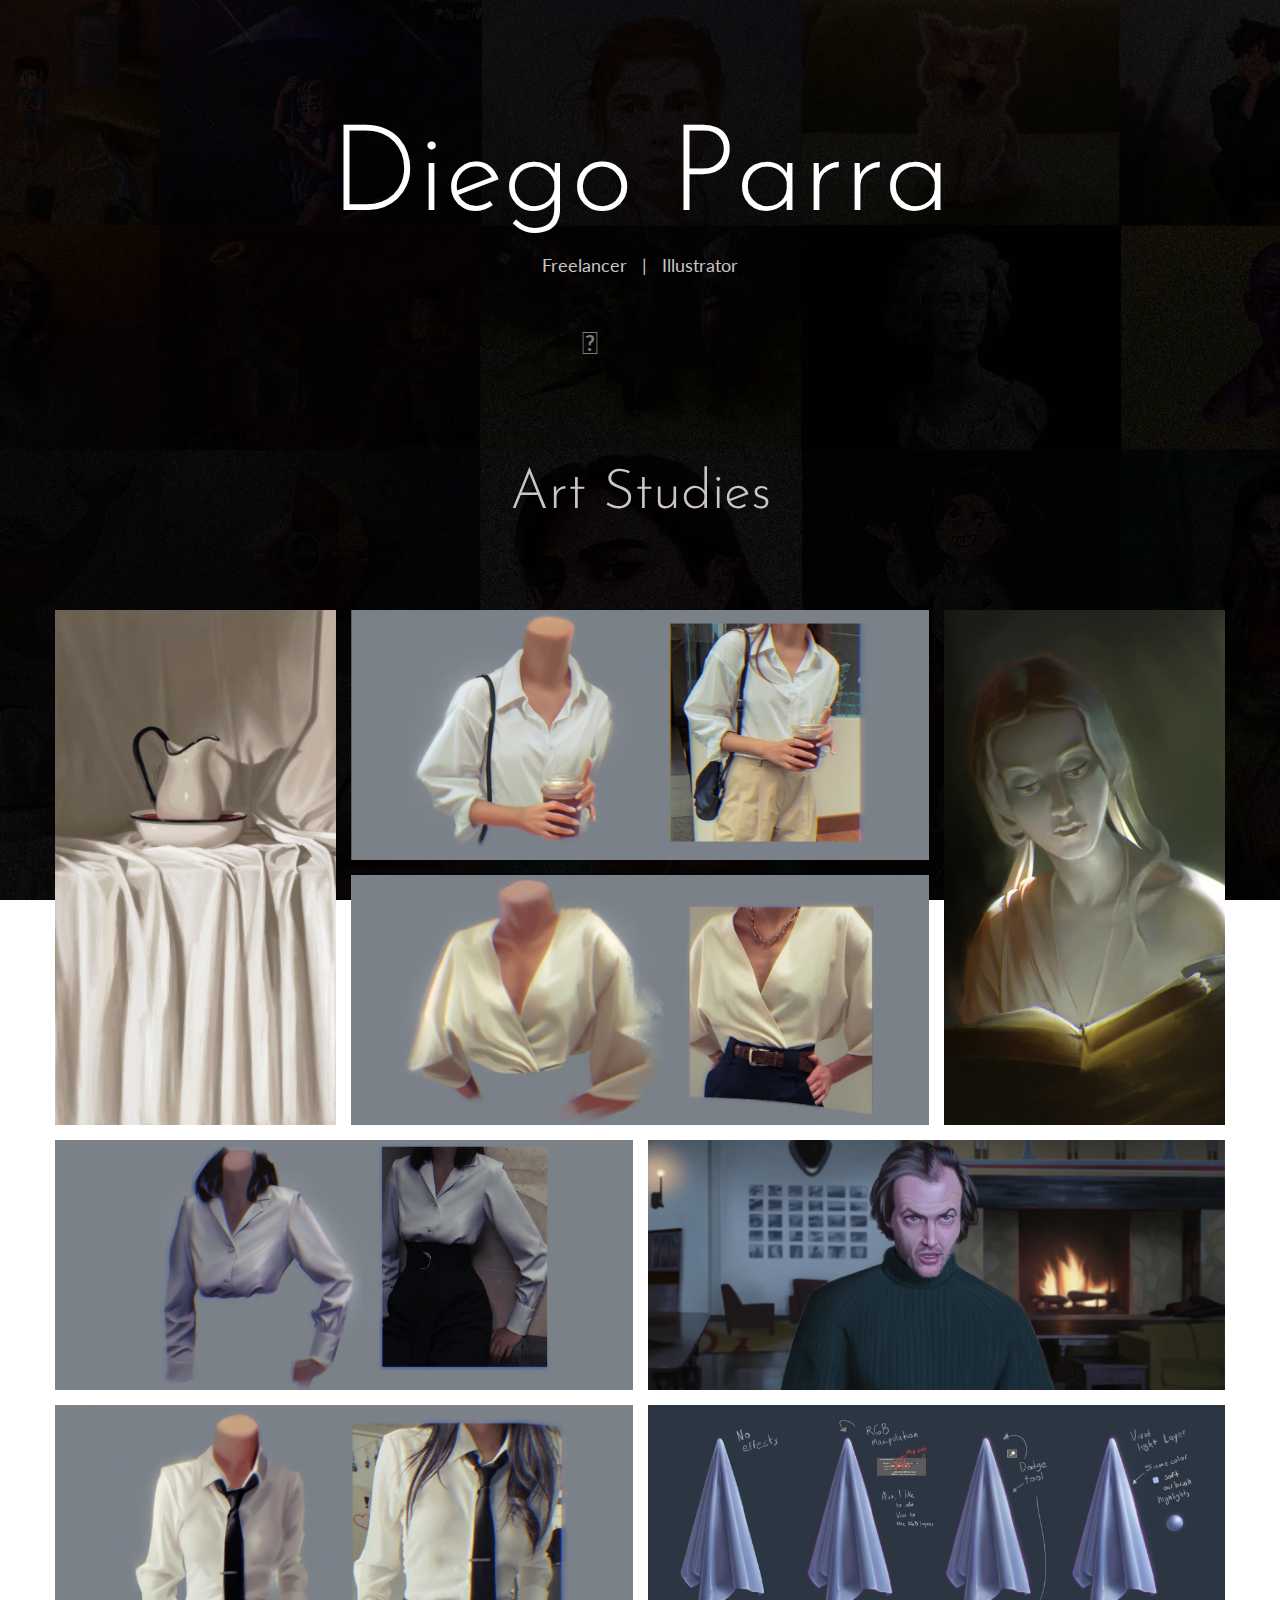
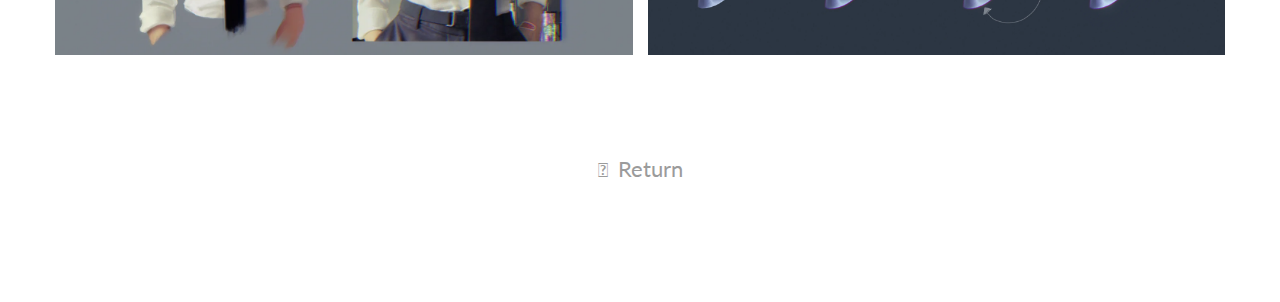
==== commit 68898a7e: "v2" ====
--- a/artstudies.html
+++ b/artstudies.html
@@ -31,13 +31,8 @@
               </a>
             </li>
             <li>
-              <a href="https://www.artstation.com/diegoparra_art" target="_blank" class="icon-link">
+              <a href="https://www.artstation.com/diegoparrart" target="_blank" class="icon-link">
                 <i class="fab fa-artstation"></i>
-              </a>
-            </li>
-            <li>
-             <a href="https://www.linkedin.com/in/diego-parra-linares/" target="_blank" class="icon-link">
-                <i class="fab fa-linkedin"></i>
               </a>
             </li>
         </ul>
@@ -74,42 +69,6 @@
         <a href="images/stud/img_stud8.png" class="img-8-stud">
           <i class="fas fa-expand"></i>
         </a>
-        <a href="images/stud/img_stud9.png" class="img-9-stud">
-          <i class="fas fa-expand"></i>
-        </a>
-        <a href="images/stud/img_stud10.png" class="img-10-stud">
-          <i class="fas fa-expand"></i>
-        </a>
-        <a href="images/stud/img_stud11.png" class="img-11-stud">
-          <i class="fas fa-expand"></i>
-        </a>
-        <a href="images/stud/img_stud12.png" class="img-12-stud">
-          <i class="fas fa-expand"></i>
-        </a>
-        <a href="images/stud/img_stud13.png" class="img-13-stud">
-          <i class="fas fa-expand"></i>
-        </a>
-        <a href="images/stud/img_stud14.png" class="img-14-stud">
-          <i class="fas fa-expand"></i>
-        </a>
-        <a href="images/stud/img_stud15.png" class="img-15-stud">
-          <i class="fas fa-expand"></i>
-        </a>
-        <a href="images/stud/img_stud16.png" class="img-16-stud">
-          <i class="fas fa-expand"></i>
-        </a>
-        <a href="images/stud/img_stud17.png" class="img-17-stud">
-          <i class="fas fa-expand"></i>
-        </a>
-        <a href="images/stud/img_stud18.png" class="img-18-stud">
-          <i class="fas fa-expand"></i>
-        </a>
-        <a href="images/stud/img_stud19.png" class="img-19-stud">
-          <i class="fas fa-expand"></i>
-        </a>
-        <a href="images/stud/img_stud20.png" class="img-20-stud">
-          <i class="fas fa-expand"></i>
-        </a>
     </div>
         <div class="back-btn-stud">
             <a onclick="history.go(-1)">
@@ -120,9 +79,6 @@
 
 
 
-
-
-
   <script src="https://ajax.googleapis.com/ajax/libs/jquery/3.3.1/jquery.min.js"></script>
   <script src="https://unpkg.com/aos@next/dist/aos.js"></script>
   <script src="js/main.js"></script>
--- a/css/style.css
+++ b/css/style.css
@@ -742,16 +742,12 @@
   grid-template-rows: auto;
   grid-gap: 1.5rem;
   grid-template-areas:
-      'img-1 img-2 img-3 img-3'
-      'img-1 img-4 img-4 img-5'
-      'img-6 img-7 img-9 img-5'
-      'img-6 img-7 img-10 img-10'
-      'img-8 img-8 img-11 img-12'
-      'img-13 img-14 img-15 img-15'
-      'img-13 img-16 img-16 img-17'
-      'img-18 img-19 img-20 img-17'
-      'img-18 img-19 img-21 img-21'
-      'img-22 img-22 img-23 img-24';
+      'img-1 img-2 img-3 img-4'
+      'img-1 img-2 img-3 img-4'
+      'img-5 img-6 img-7 img-8'
+      'img-5 img-6 img-7 img-8'
+      'img-9 img-10 img-11 img-12'
+      'img-9 img-10 img-11 img-12';
 }
 
 .image-gallery a{
@@ -803,16 +799,19 @@
 
 .img-2{
   grid-area: img-2;
+  min-height: 51.5rem;
   background-image: url("../images/char/img_char2.webp");
 }
 
 .img-3{
   grid-area: img-3;
+  min-height: 51.5rem;
   background-image: url("../images/char/img_char3.webp");
 }
 
 .img-4{
   grid-area: img-4;
+  min-height: 51.5rem;
   background-image: url("../images/char/img_char4.webp");
 }
 
@@ -836,92 +835,35 @@
 
 .img-8{
   grid-area: img-8;
+  min-height: 51.5rem;
   background-image: url("../images/char/img_char8.webp");
 }
 
 .img-9{
   grid-area: img-9;
+  min-height: 51.5rem;
   background-image: url("../images/char/img_char9.webp");
 }
 
 .img-10{
   grid-area: img-10;
+  min-height: 51.5rem;
   background-image: url("../images/char/img_char10.webp");
 }
 
 .img-11{
   grid-area: img-11;
+  min-height: 51.5rem;
   background-image: url("../images/char/img_char11.webp");
 }
 
 .img-12{
   grid-area: img-12;
+  min-height: 51.5rem;
   background-image: url("../images/char/img_char12.webp");
 }
 
-.img-13{
-  grid-area: img-13;
-  min-height: 51.5rem;
-  background-image: url("../images/char/img_char13.webp");
-}
-
-.img-14{
-  grid-area: img-14;
-  background-image: url("../images/char/img_char14.webp");
-}
-
-.img-15{
-  grid-area: img-15;
-  background-image: url("../images/char/img_char15.webp");
-}
-
-.img-16{
-  grid-area: img-16;
-  background-image: url("../images/char/img_char16.webp");
-}
-
-.img-17{
-  grid-area: img-17;
-  min-height: 51.5rem;
-  background-image: url("../images/char/img_char17.webp");
-}
-
-.img-18{
-  grid-area: img-18;
-  min-height: 51.5rem;
-  background-image: url("../images/char/img_char18.webp");
-}
-
-.img-19{
-  grid-area: img-19;
-  min-height: 51.5rem;
-  background-image: url("../images/char/img_char19.webp");
-}
-
-.img-20{
-  grid-area: img-20;
-  background-image: url("../images/char/img_char20.webp");
-}
-
-.img-21{
-  grid-area: img-21;
-  background-image: url("../images/char/img_char21.webp");
-}
-
-.img-22{
-  grid-area: img-22;
-  background-image: url("../images/char/img_char22.webp");
-}
-
-.img-23{
-  grid-area: img-23;
-  background-image: url("../images/char/img_char23.webp");
-}
-
-.img-24{
-  grid-area: img-24;
-  background-image: url("../images/char/img_char24.webp");
-}
+
 
 .back-btn{
   text-align: center;
@@ -1040,9 +982,8 @@
   grid-template-areas:
       'img-1-commissions img-2-commissions img-3-commissions img-3-commissions'
       'img-1-commissions img-4-commissions img-4-commissions img-5-commissions'
-      'img-6-commissions img-7-commissions img-10-commissions img-5-commissions'
-      'img-6-commissions img-7-commissions img-9-commissions img-9-commissions'
-      'img-11-commissions img-12-commissions img-8-commissions img-8-commissions';
+      'img-6-commissions img-7-commissions img-8-commissions img-5-commissions'
+      'img-6-commissions img-7-commissions img-8-commissions img-5-commissions';
 }
 
 .image-gallery-commissions a{
@@ -1115,13 +1056,11 @@
 
 .img-6-commissions{
   grid-area: img-6-commissions;
-  min-height: 51.5rem;
   background-image: url("../images/com/img_com6.webp");
 }
 
 .img-7-commissions{
   grid-area: img-7-commissions;
-  min-height: 51.5rem;
   background-image: url("../images/com/img_com7.webp");
 }
 
@@ -1130,25 +1069,6 @@
   background-image: url("../images/com/img_com8.webp");
 }
 
-.img-9-commissions{
-  grid-area: img-9-commissions;
-  background-image: url("../images/com/img_com9.webp");
-}
-
-.img-10-commissions{
-  grid-area: img-10-commissions;
-  background-image: url("../images/com/img_com10.webp");
-}
-
-.img-11-commissions{
-  grid-area: img-11-commissions;
-  background-image: url("../images/com/img_com11.webp");
-}
-
-.img-12-commissions{
-  grid-area: img-12-commissions;
-  background-image: url("../images/com/img_com12.webp");
-}
 
 .back-btn-commissions{
   text-align: center;
@@ -1181,7 +1101,7 @@
 }
 
 /*Termina Commissions*/
-/*Inicio pagina Splash Art*/
+/*Inicio pagina Illustration*/
 
 .back-text-splash a{
   cursor: pointer;
@@ -1453,6 +1373,8 @@
   background-image: url("../images/splash/img_spl25.webp");
 }
 
+
+
 .back-btn-splash{
   text-align: center;
   justify-content: center;
@@ -1483,276 +1405,7 @@
   color: #ffff;
 }
 
-/*Termina Splash Art*/
-/*Inicio pagina Visual Development*/
-
-.back-text-visdev a{
-  cursor: pointer;
-}
-
-.back-text-visdev h1:hover{
-  color: rgb(219, 219, 219);
-}
-
-.body-gallery-visdev{
-  width:100%;
-  height: 100vh;
-  display: flex;
-}
-
-.contenedor_page-visdev{
-  width: 100%;
-  max-width:120rem;
-  margin: auto;
-  padding: 0 1.5rem;
-  margin-top: 5rem;
-  padding-bottom: 2rem;
-}
-
-.text-titulo-header-visdev{
-  text-align: center;
-  justify-content: center;
-  align-items: center;
-  margin: 6rem;
-}
-
-.text-titulo-page-visdev{
-  text-align: center;
-  justify-content: center;
-  align-items: center;
-  margin: 10rem;
-  margin-top: 12rem;
-}
-
-.text-titulo-header-visdev h1{
-  font-family: 'Josefin Sans', sans-serif;
-  font-size: 12rem;
-  font-weight: 300;
-  color: white;
-  padding: 1rem;
-  user-select: none;
-}
-
-.text-titulo-header-visdev h5{
-  font-size: 1.8rem;
-  font-family: 'Lato', sans-serif;
-  font-weight: normal;
-  line-height: 3rem;
-  word-spacing: 10px;
-  user-select: none;
-}
-
-.redes_sociales_page-visdev{
-  margin-top: 4.4rem;
-}
-
-.redes_sociales_page-visdev i{
-  font-size: 3rem;
-  color: #7e7e7e;
-  padding: 3rem;
-  transition: color 650ms;
-  transition: all .2s ease-in-out;
-}
-
-.text-titulo-page-visdev h3{
-  font-size: 5.5rem;
-  font-family: 'Josefin Sans', sans-serif;
-  font-weight: 300;
-  line-height: 3rem;
-  user-select: none;
-}
-
-.image-gallery-visdev{
-  display: grid;
-  grid-template-columns: 1fr 1fr 1fr 1fr;
-  grid-template-rows: auto;
-  grid-gap: 1.5rem;
-  grid-template-areas:
-      'img-1-visdev img-2-visdev img-2-visdev img-3-visdev'
-      'img-1-visdev img-2-visdev img-2-visdev img-3-visdev'
-      'img-4-visdev img-4-visdev img-5-visdev img-5-visdev'
-      'img-4-visdev img-4-visdev img-10-visdev img-10-visdev'
-      'img-6-visdev img-6-visdev img-7-visdev img-7-visdev'
-      'img-8-visdev img-8-visdev img-7-visdev img-7-visdev'
-      'img-13-visdev img-16-visdev img-16-visdev img-17-visdev'
-      'img-13-visdev img-16-visdev img-16-visdev img-17-visdev'
-      'img-9-visdev img-12-visdev img-11-visdev img-18-visdev'
-      'img-9-visdev img-14-visdev img-15-visdev img-18-visdev';
-}
-
-.image-gallery-visdev a{
-  width: 100%;
-  height: 25rem;
-  background-position: center;
-  background-repeat: no-repeat;
-  background-size: cover;
-  position: relative;
-  display: flex;
-  align-items: center;
-  justify-content: center;
-  text-decoration: none;
-}
-
-.image-gallery-visdev a i{
-  color: rgba(255, 255, 255, 0.6);
-  font-size: 2.5rem;
-  position: relative;
-  z-index: 100;
-  padding: 1rem 3rem;
-  border: 2px solid rgba(255, 255, 255, 0.6);
-  border-radius: .3rem;
-  opacity: 0;
-  transition: opacity .5s;
-}
-
-.image-gallery-visdev a::before{
-  content: '';
-  position: absolute;
-  width: 100%;
-  height: 100%;
-  top: 0;
-  left: 0;
-  background-color: rgba(0 ,0 ,0 , .7);
-  opacity: 0;
-  transition: opacity .5s;
-}
-
-.image-gallery-visdev a:hover i, .image-gallery-visdev a:hover::before{
-  opacity: 1;
-}
-
-.img-1-visdev{
-  grid-area: img-1-visdev;
-  min-height: 51.5rem;
-  background-image: url("../images/visdev/img_visdev1.webp");
-}
-
-.img-2-visdev{
-  grid-area: img-2-visdev;
-  min-height: 51.5rem;
-  background-image: url("../images/visdev/img_visdev2.webp");
-}
-
-.img-3-visdev{
-  grid-area: img-3-visdev;
-  min-height: 51.5rem;
-  background-image: url("../images/visdev/img_visdev3.webp");
-}
-
-.img-4-visdev{
-  grid-area: img-4-visdev;
-  min-height: 51.5rem;
-  background-image: url("../images/visdev/img_visdev4.webp");
-}
-
-.img-5-visdev{
-  grid-area: img-5-visdev;
-  background-image: url("../images/visdev/img_visdev5.webp");
-}
-
-.img-6-visdev{
-  grid-area: img-6-visdev;
-  background-image: url("../images/visdev/img_visdev6.webp");
-}
-
-.img-7-visdev{
-  grid-area: img-7-visdev;
-  min-height: 51.5rem;
-  background-image: url("../images/visdev/img_visdev7.webp");
-}
-
-.img-8-visdev{
-  grid-area: img-8-visdev;
-  background-image: url("../images/visdev/img_visdev8.webp");
-}
-
-.img-9-visdev{
-  grid-area: img-9-visdev;
-  min-height: 51.5rem;
-  background-image: url("../images/visdev/img_visdev9.webp");
-}
-
-.img-10-visdev{
-  grid-area: img-10-visdev;
-  background-image: url("../images/visdev/img_visdev10.webp");
-}
-
-.img-11-visdev{
-  grid-area: img-11-visdev;
-  background-image: url("../images/visdev/img_visdev11.webp");
-}
-
-.img-12-visdev{
-  grid-area: img-12-visdev;
-  background-image: url("../images/visdev/img_visdev12.webp");
-}
-
-.img-13-visdev{
-  grid-area: img-13-visdev;
-  min-height: 51.5rem;
-  background-image: url("../images/visdev/img_visdev13.webp");
-}
-
-.img-14-visdev{
-  grid-area: img-14-visdev;
-  background-image: url("../images/visdev/img_visdev14.webp");
-}
-
-.img-15-visdev{
-  grid-area: img-15-visdev;
-  background-image: url("../images/visdev/img_visdev15.webp");
-}
-
-.img-16-visdev{
-  grid-area: img-16-visdev;
-  min-height: 51.5rem;
-  background-image: url("../images/visdev/img_visdev16.webp");
-}
-
-.img-17-visdev{
-  grid-area: img-17-visdev;
-  min-height: 51.5rem;
-  background-image: url("../images/visdev/img_visdev17.webp");
-}
-
-.img-18-visdev{
-  grid-area: img-18-visdev;
-  min-height: 51.5rem;
-  background-image: url("../images/visdev/img_visdev18.webp");
-}
-
-
-.back-btn-visdev{
-  text-align: center;
-  justify-content: center;
-  align-items: center;
-  margin: 10rem;
-}
-
-.back-btn-visdev a{
-  font-size: 2.2rem;
-  cursor: pointer;
-}
-
-.back-btn-visdev i{
-  font-size: 1.9rem;
-  margin-right: .4rem;
-}
-
-.back-btn-visdev a i{
-  transition: color 650ms;
-  transition: all .2s ease-in-out;
-}
-
-.back-btn-visdev a:hover{
-  color: #ffff;
-}
-
-.back-btn-visdev i:hover{
-  color: #ffff;
-}
-
-/*Termina Visual Development*/
+/*Termina Illustration*/
 /*Comienza PropDesign*/
 
 .back-text-prop a{
@@ -2059,16 +1712,8 @@
   grid-template-areas:
       'img-1-stud img-2-stud img-2-stud img-4-stud'
       'img-1-stud img-3-stud img-3-stud img-4-stud'
-      'img-5-stud img-6-stud img-6-stud img-8-stud'
-      'img-5-stud img-7-stud img-7-stud img-8-stud'
-      'img-9-stud img-9-stud img-10-stud img-10-stud'
-      'img-11-stud img-11-stud img-12-stud img-12-stud'
-      'img-11-stud img-11-stud img-12-stud img-12-stud'
-      'img-13-stud img-13-stud img-14-stud img-14-stud'
-      'img-13-stud img-13-stud img-14-stud img-14-stud'
-      'img-15-stud img-16-stud img-17-stud img-18-stud'
-      'img-19-stud img-19-stud img-20-stud img-20-stud'
-      'img-19-stud img-19-stud img-20-stud img-20-stud';
+      'img-5-stud img-5-stud img-6-stud img-6-stud'
+      'img-7-stud img-7-stud img-8-stud img-8-stud';
 }
 
 .image-gallery-stud a{
@@ -2136,7 +1781,6 @@
 
 .img-5-stud{
   grid-area: img-5-stud;
-  min-height: 51.5rem;
   background-image: url("../images/stud/img_stud5.webp");
 }
 
@@ -2152,75 +1796,10 @@
 
 .img-8-stud{
   grid-area: img-8-stud;
-  min-height: 51.5rem;
   background-image: url("../images/stud/img_stud8.webp");
 }
 
-.img-9-stud{
-  grid-area: img-9-stud;
-  background-image: url("../images/stud/img_stud9.webp");
-}
-
-.img-10-stud{
-  grid-area: img-10-stud;
-  background-image: url("../images/stud/img_stud10.webp");
-}
-
-.img-11-stud{
-  grid-area: img-11-stud;
-  min-height: 51.5rem;
-  background-image: url("../images/stud/img_stud11.webp");
-}
-
-.img-12-stud{
-  grid-area: img-12-stud;
-  min-height: 51.5rem;
-  background-image: url("../images/stud/img_stud12.webp");
-}
-
-.img-13-stud{
-  grid-area: img-13-stud;
-  min-height: 51.5rem;
-  background-image: url("../images/stud/img_stud13.webp");
-}
-
-.img-14-stud{
-  grid-area: img-14-stud;
-  min-height: 51.5rem;
-  background-image: url("../images/stud/img_stud14.webp");
-}
-
-.img-15-stud{
-  grid-area: img-15-stud;
-  background-image: url("../images/stud/img_stud15.webp");
-}
-
-.img-16-stud{
-  grid-area: img-16-stud;
-  background-image: url("../images/stud/img_stud16.webp");
-}
-
-.img-17-stud{
-  grid-area: img-17-stud;
-  background-image: url("../images/stud/img_stud17.webp");
-}
-
-.img-18-stud{
-  grid-area: img-18-stud;
-  background-image: url("../images/stud/img_stud18.webp");
-}
-
-.img-19-stud{
-  grid-area: img-19-stud;
-  min-height: 51.5rem;
-  background-image: url("../images/stud/img_stud19.webp");
-}
-
-.img-20-stud{
-  grid-area: img-20-stud;
-  min-height: 51.5rem;
-  background-image: url("../images/stud/img_stud20.webp");
-}
+
 
 .back-btn-stud{
   text-align: center;
